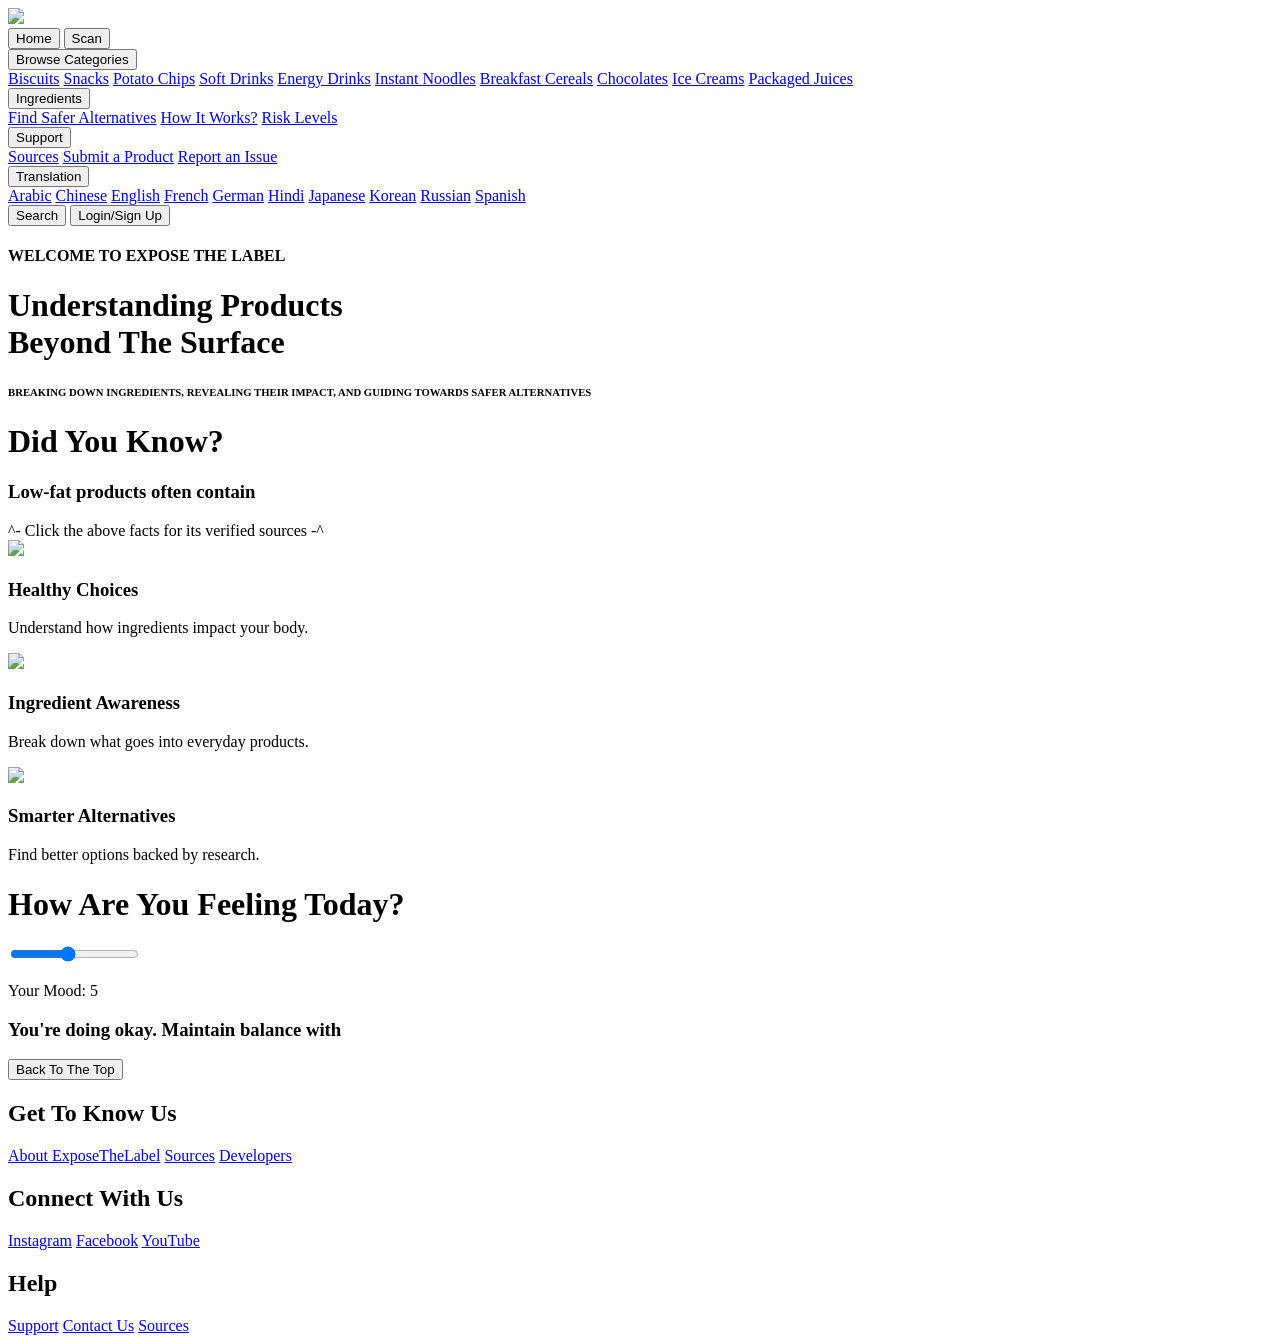
==== index.html @ 89cd4968 "Rename Home.html to index.html for deployment" ====
<!DOCTYPE html>
<html>
<head>
    <title>Expose The Label</title>
    <link rel="stylesheet" href="Home.css"/>
</head>

<body>
    <img id="Logo" src="logo.png"/>

    <div class="page-container">

        <div id="LeftNavBar">
            <button id="HomeButton">Home</button>
            <button id="ScanButton" onclick="window.location.href='scan.html'">Scan</button>

            <div class="dropdown">
                <button class="dropbtn">Browse Categories</button>
                <div class="dropdown-content">
                    <a href="category.html?cat=Biscuits">Biscuits</a>
                    <a href="category.html?cat=Snacks">Snacks</a>
                    <a href="category.html?cat=Potato%20Chips">Potato Chips</a>
                    <a href="category.html?cat=Soft%20Drinks">Soft Drinks</a>
                    <a href="category.html?cat=Energy%20Drinks">Energy Drinks</a>
                    <a href="category.html?cat=Instant%20Noodles">Instant Noodles</a>
                    <a href="category.html?cat=Breakfast%20Cereals">Breakfast Cereals</a>
                    <a href="category.html?cat=Chocolates">Chocolates</a>
                    <a href="category.html?cat=Ice%20Creams">Ice Creams</a>
                    <a href="category.html?cat=Packaged%20Juices">Packaged Juices</a>
                </div>
            </div>

            <div class="dropdown">
                <button class="dropbtn">Ingredients</button>
                <div class="dropdown-content">
                    <a href="#">Find Safer Alternatives</a>
                    <a href="#">How It Works?</a>
                    <a href="#">Risk Levels</a>
                </div>
            </div>

            <div class="dropdown">
                <button class="dropbtn">Support</button>
                <div class="dropdown-content">
                    <a href="#">Sources</a>
                    <a href="#">Submit a Product</a>
                    <a href="#">Report an Issue</a>
                </div>
            </div>
        </div>

        <div id="RightNavBar">
            <div class="dropdown">
                <button class="nav-btn dropbtn">Translation</button>
                <div class="dropdown-content">
                    <a href="#">Arabic</a>
                    <a href="#">Chinese</a>
                    <a href="#">English</a>
                    <a href="#">French</a>
                    <a href="#">German</a>
                    <a href="#">Hindi</a>
                    <a href="#">Japanese</a>
                    <a href="#">Korean</a>
                    <a href="#">Russian</a>
                    <a href="#">Spanish</a>
                </div>
            </div>

            <button class="nav-btn">Search</button>

            <button class="LoginSignUp" onclick="window.location.href='Login.html'">
                Login/Sign Up
            </button>
        </div>

        <div class="line"></div>

        <div id="MainBody">
            <h4>WELCOME TO EXPOSE THE LABEL</h4>
            <h1>Understanding Products<br>Beyond The Surface</h1>
            <h6>BREAKING DOWN INGREDIENTS, REVEALING THEIR IMPACT, AND GUIDING TOWARDS SAFER ALTERNATIVES</h6>
        </div>


        <div id="FactsSection">
            <h1>Did You Know?</h1>
            <h3 id="factText"></h3>
            <h7>^- Click the above facts for its verified sources -^</h7>
        </div>

        <div class="features">
            <div class="feature-box">
                <img src="health.png">
                <h3>Healthy Choices</h3>
                <p>Understand how ingredients impact your body.</p>
            </div>

            <div class="feature-box">
                <img src="ingredients.png">
                <h3>Ingredient Awareness</h3>
                <p>Break down what goes into everyday products.</p>
            </div>

            <div class="feature-box">
                <img src="alternatives.png">
                <h3>Smarter Alternatives</h3>
                <p>Find better options backed by research.</p>
            </div>
        </div>

        <div id="MoodSection">
            <h1>How Are You Feeling Today?</h1>

            <input type="range" min="1" max="10" value="5" id="moodSlider">

            <p>Your Mood: <span id="moodValue">5</span></p>

            <h3 id="moodResult">Select your mood to get suggestions</h3>
        </div>

    </div>

    <div class="EndOfMainPage">

    <button class="BackToTop">Back To The Top</button>

    <div class="footer-container">
        <div class="footer-column">
            <h2>Get To Know Us</h2>
            <a href="#">About ExposeTheLabel</a>
            <a href="#">Sources</a>
            <a href="#">Developers</a>
        </div>

        <div class="footer-column">
            <h2>Connect With Us</h2>
            <a href="#">Instagram</a>
            <a href="#">Facebook</a>
            <a href="#">YouTube</a>
        </div>

        <div class="footer-column">
            <h2>Help</h2>
            <a href="#">Support</a>
            <a href="#">Contact Us</a>
            <a href="#">Sources</a>
        </div>
    </div>

</div>
    <script src="Home.js"></script>

</body>
</html>
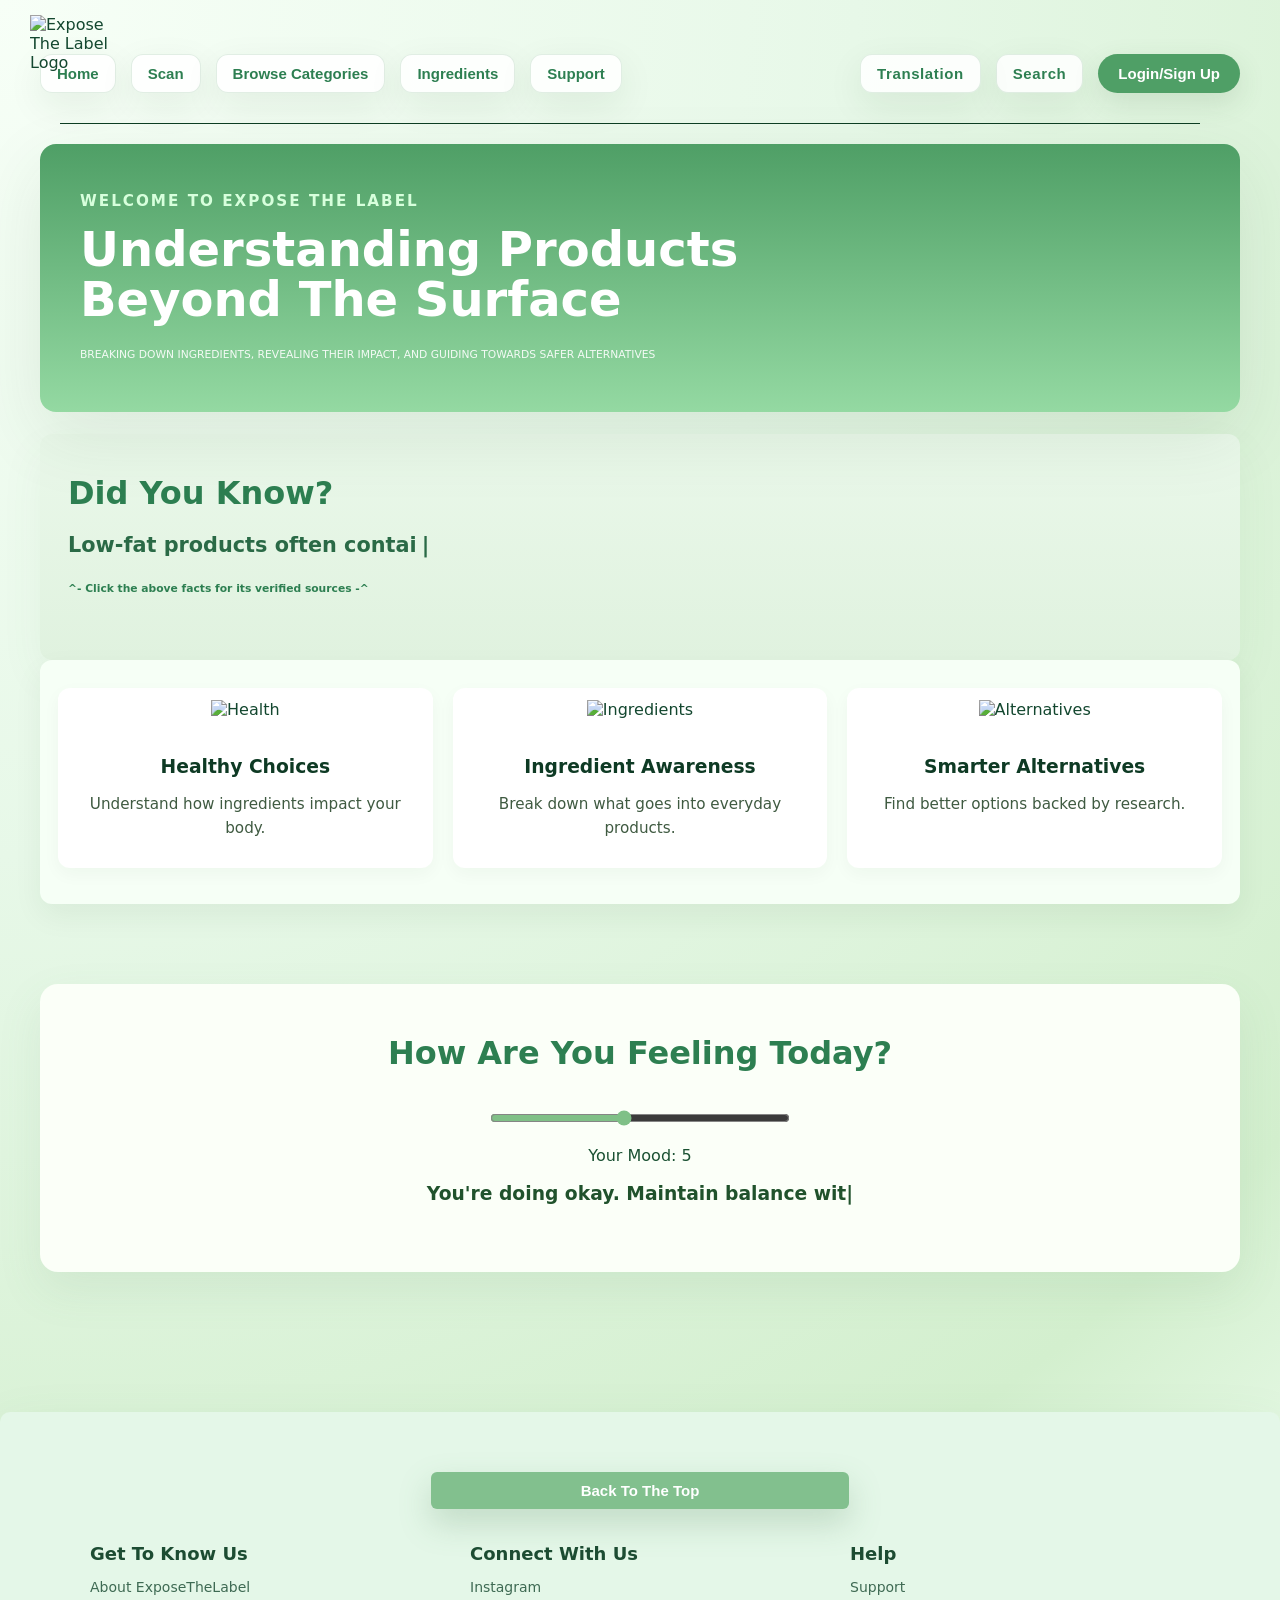
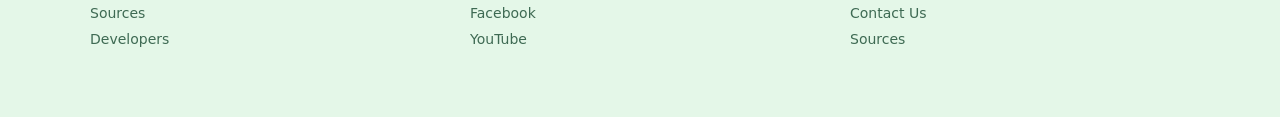
==== commit d837c310: "Tikku_Files" ====
--- a/index.html
+++ b/index.html
@@ -1,108 +1,102 @@
 <!DOCTYPE html>
-<html>
+<html lang="en">
 <head>
+    <meta charset="UTF-8">
+    <meta name="viewport" content="width=device-width, initial-scale=1.0">
     <title>Expose The Label</title>
     <link rel="stylesheet" href="Home.css"/>
 </head>
 
 <body>
-    <img id="Logo" src="logo.png"/>
+    <img id="Logo" src="logo.png" alt="Expose The Label Logo"/>
 
     <div class="page-container">
+        <div id="TopNavRow">
+            <div class="nav-group-left">
+                <button id="HomeButton">Home</button>
+                <button id="ScanButton" onclick="window.location.href='scan.html'">Scan</button>
 
-        <div id="LeftNavBar">
-            <button id="HomeButton">Home</button>
-            <button id="ScanButton" onclick="window.location.href='scan.html'">Scan</button>
+                <div class="dropdown">
+                    <button class="dropbtn">Browse Categories</button>
+                    <div class="dropdown-content">
+                        <a href="category.html?cat=Biscuits">Biscuits</a>
+                        <a href="category.html?cat=Snacks">Snacks</a>
+                        <a href="category.html?cat=Potato%20Chips">Potato Chips</a>
+                        <a href="category.html?cat=Soft%20Drinks">Soft Drinks</a>
+                        <a href="category.html?cat=Energy%20Drinks">Energy Drinks</a>
+                        <a href="category.html?cat=Instant%20Noodles">Instant Noodles</a>
+                        <a href="category.html?cat=Breakfast%20Cereals">Breakfast Cereals</a>
+                        <a href="category.html?cat=Chocolates">Chocolates</a>
+                        <a href="category.html?cat=Ice%20Creams">Ice Creams</a>
+                        <a href="category.html?cat=Packaged%20Juices">Packaged Juices</a>
+                    </div>
+                </div>
 
-            <div class="dropdown">
-                <button class="dropbtn">Browse Categories</button>
-                <div class="dropdown-content">
-                    <a href="category.html?cat=Biscuits">Biscuits</a>
-                    <a href="category.html?cat=Snacks">Snacks</a>
-                    <a href="category.html?cat=Potato%20Chips">Potato Chips</a>
-                    <a href="category.html?cat=Soft%20Drinks">Soft Drinks</a>
-                    <a href="category.html?cat=Energy%20Drinks">Energy Drinks</a>
-                    <a href="category.html?cat=Instant%20Noodles">Instant Noodles</a>
-                    <a href="category.html?cat=Breakfast%20Cereals">Breakfast Cereals</a>
-                    <a href="category.html?cat=Chocolates">Chocolates</a>
-                    <a href="category.html?cat=Ice%20Creams">Ice Creams</a>
-                    <a href="category.html?cat=Packaged%20Juices">Packaged Juices</a>
+                <div class="dropdown">
+                    <button class="dropbtn">Ingredients</button>
+                    <div class="dropdown-content">
+                        <a href="#">Find Safer Alternatives</a>
+                        <a href="#">How It Works?</a>
+                        <a href="#">Risk Levels</a>
+                    </div>
+                </div>
+
+                <div class="dropdown">
+                    <button class="dropbtn">Support</button>
+                    <div class="dropdown-content">
+                        <a href="#">Sources</a>
+                        <a href="#">Submit a Product</a>
+                        <a href="#">Report an Issue</a>
+                    </div>
                 </div>
             </div>
 
-            <div class="dropdown">
-                <button class="dropbtn">Ingredients</button>
-                <div class="dropdown-content">
-                    <a href="#">Find Safer Alternatives</a>
-                    <a href="#">How It Works?</a>
-                    <a href="#">Risk Levels</a>
+            <div class="nav-group-right">
+                <div class="dropdown">
+                    <button class="nav-btn dropbtn">Translation</button>
+                    <div class="dropdown-content">
+                        <a href="#">Arabic</a>
+                        <a href="#">Hindi</a>
+                        <a href="#">English</a>
+                        <a href="#">Spanish</a>
+                    </div>
                 </div>
-            </div>
-
-            <div class="dropdown">
-                <button class="dropbtn">Support</button>
-                <div class="dropdown-content">
-                    <a href="#">Sources</a>
-                    <a href="#">Submit a Product</a>
-                    <a href="#">Report an Issue</a>
-                </div>
+                <button class="nav-btn">Search</button>
+                <button class="LoginSignUp" onclick="window.location.href='Login.html'">
+                    Login/Sign Up
+                </button>
             </div>
         </div>
-
-        <div id="RightNavBar">
-            <div class="dropdown">
-                <button class="nav-btn dropbtn">Translation</button>
-                <div class="dropdown-content">
-                    <a href="#">Arabic</a>
-                    <a href="#">Chinese</a>
-                    <a href="#">English</a>
-                    <a href="#">French</a>
-                    <a href="#">German</a>
-                    <a href="#">Hindi</a>
-                    <a href="#">Japanese</a>
-                    <a href="#">Korean</a>
-                    <a href="#">Russian</a>
-                    <a href="#">Spanish</a>
-                </div>
-            </div>
-
-            <button class="nav-btn">Search</button>
-
-            <button class="LoginSignUp" onclick="window.location.href='Login.html'">
-                Login/Sign Up
-            </button>
-        </div>
-
+        
         <div class="line"></div>
 
         <div id="MainBody">
-            <h4>WELCOME TO EXPOSE THE LABEL</h4>
-            <h1>Understanding Products<br>Beyond The Surface</h1>
-            <h6>BREAKING DOWN INGREDIENTS, REVEALING THEIR IMPACT, AND GUIDING TOWARDS SAFER ALTERNATIVES</h6>
+            <div class="content-text">
+                <h4>WELCOME TO EXPOSE THE LABEL</h4>
+                <h1>Understanding Products<br>Beyond The Surface</h1>
+                <h6>BREAKING DOWN INGREDIENTS, REVEALING THEIR IMPACT, AND GUIDING TOWARDS SAFER ALTERNATIVES</h6>
+            </div>
         </div>
-
 
         <div id="FactsSection">
             <h1>Did You Know?</h1>
             <h3 id="factText"></h3>
-            <h7>^- Click the above facts for its verified sources -^</h7>
+            <h6>^- Click the above facts for its verified sources -^</h6>
         </div>
 
         <div class="features">
             <div class="feature-box">
-                <img src="health.png">
+                <img src="health.png" alt="Health">
                 <h3>Healthy Choices</h3>
                 <p>Understand how ingredients impact your body.</p>
             </div>
-
             <div class="feature-box">
-                <img src="ingredients.png">
+                <img src="ingredients.png" alt="Ingredients">
                 <h3>Ingredient Awareness</h3>
                 <p>Break down what goes into everyday products.</p>
             </div>
-
             <div class="feature-box">
-                <img src="alternatives.png">
+                <img src="alternatives.png" alt="Alternatives">
                 <h3>Smarter Alternatives</h3>
                 <p>Find better options backed by research.</p>
             </div>
@@ -110,45 +104,35 @@
 
         <div id="MoodSection">
             <h1>How Are You Feeling Today?</h1>
-
             <input type="range" min="1" max="10" value="5" id="moodSlider">
-
             <p>Your Mood: <span id="moodValue">5</span></p>
-
             <h3 id="moodResult">Select your mood to get suggestions</h3>
         </div>
+    </div> <div class="EndOfMainPage">
+        <button class="BackToTop" onclick="window.scrollTo({top: 0, behavior: 'smooth'})">Back To The Top</button>
 
-    </div>
-
-    <div class="EndOfMainPage">
-
-    <button class="BackToTop">Back To The Top</button>
-
-    <div class="footer-container">
-        <div class="footer-column">
-            <h2>Get To Know Us</h2>
-            <a href="#">About ExposeTheLabel</a>
-            <a href="#">Sources</a>
-            <a href="#">Developers</a>
-        </div>
-
-        <div class="footer-column">
-            <h2>Connect With Us</h2>
-            <a href="#">Instagram</a>
-            <a href="#">Facebook</a>
-            <a href="#">YouTube</a>
-        </div>
-
-        <div class="footer-column">
-            <h2>Help</h2>
-            <a href="#">Support</a>
-            <a href="#">Contact Us</a>
-            <a href="#">Sources</a>
+        <div class="footer-container">
+            <div class="footer-column">
+                <h2>Get To Know Us</h2>
+                <a href="#">About ExposeTheLabel</a>
+                <a href="#">Sources</a>
+                <a href="#">Developers</a>
+            </div>
+            <div class="footer-column">
+                <h2>Connect With Us</h2>
+                <a href="#">Instagram</a>
+                <a href="#">Facebook</a>
+                <a href="#">YouTube</a>
+            </div>
+            <div class="footer-column">
+                <h2>Help</h2>
+                <a href="#">Support</a>
+                <a href="#">Contact Us</a>
+                <a href="#">Sources</a>
+            </div>
         </div>
     </div>
 
-</div>
     <script src="Home.js"></script>
-
 </body>
 </html>
--- a/Home.css
+++ b/Home.css
@@ -0,0 +1,497 @@
+:root{
+    --bg-1: #f7fff7;
+    --bg-2: #e7f8e8;
+    --accent-1: #4f9f66;
+    --accent-2: #2d7f51;
+    --muted: #3f5a41;
+    --surface: #ffffff;
+    --glass: rgba(255,255,255,0.86);
+    --card-shadow: 0 12px 36px rgba(30,60,30,0.08);
+}
+
+body {
+    margin: 0;
+    font-family: 'Segoe UI', 'Inter', system-ui, Arial, sans-serif;
+    background: radial-gradient(circle at top left, var(--bg-1) 0%, var(--bg-2) 40%, #d3efce 80%, #f2fff4 100%);
+    color: #13472f;
+    min-height: 100vh;
+    -webkit-font-smoothing:antialiased;
+    -moz-osx-font-smoothing:grayscale;
+}
+
+/* Logo */
+#Logo {
+    position: absolute;
+    top: 15px;
+    left: 30px;
+    width: 90px;
+}
+
+.page-container {
+    max-width: 1200px;
+    margin: 24px auto;
+    background-color: transparent;
+    padding: 20px;
+}
+
+/* Navbar */
+#TopNavRow {
+    display: flex;
+    justify-content: space-between; /* This pushes left and right groups apart */
+    /*-items: center;*/
+    width: 100%;
+    padding: 10px 0;
+}
+
+.nav-group-left, .nav-group-right {
+    display: flex;
+    gap: 15px; /* Adjust spacing between buttons */
+    /*align-items: center; */
+}
+
+.nav-link{ color: var(--accent-2); text-decoration:none; padding:8px 10px; border-radius:10px; transition:background .16s ease }
+.nav-link:hover{ background: rgba(255,255,255,0.6) }
+
+/* General Buttons */
+button {
+    padding: 10px 16px;
+    border: 1px solid rgba(94, 161, 113, 0.18);
+    background-color: var(--glass);
+    color: var(--accent-2);
+    cursor: pointer;
+    border-radius: 12px;
+    font-weight: 600;
+    transition: all 0.18s ease;
+    font-size: 15px;
+    box-shadow: var(--card-shadow);
+}
+
+button:hover {
+    background-color: #f0fff2;
+    transform: translateY(-1px);
+    border-color: #71b87f;
+}
+
+.nav-btn {
+    letter-spacing: 0.6px;
+}
+
+/* Get Started Button */
+.LoginSignUp {
+    padding: 10px 20px;
+    background-color: var(--accent-1);
+    color: #ffffff;
+    border-radius: 20px;
+    font-weight: 700;
+    border: none;
+    box-shadow: 0 10px 28px rgba(55,100,60,0.14);
+}
+
+.LoginSignUp:hover {
+    background-color: #70c28f;
+    transform: scale(1.04);
+    box-shadow: 0px 10px 26px rgba(75, 132, 89, 0.26);
+}
+
+/* Dropdown */
+.dropdown {
+    position: relative;
+    display: inline-block;
+    /* Add a bit of bottom padding to act as a bridge */
+    padding-bottom: 15px; 
+    margin-bottom: -15px;
+}
+.dropdown > button {
+    background-color: rgba(255,255,255,0.88);
+}
+
+/* Dropdown Menu */
+.dropdown-content {
+    display: none;
+    position: absolute;
+    top: 100%; /* Menus start exactly where the padding ends */
+    left: 0;
+    background-color: #ffffff;
+    min-width: 210px;
+    border-radius: 12px;
+    box-shadow: 0px 8px 25px rgba(0,0,0,0.15);
+    z-index: 999;
+    padding: 8px 0;
+}
+
+/* Dropdown Links */
+.dropdown-content a {
+    color: #0c321f;
+    padding: 12px 16px;
+    text-decoration: none;
+    display: block;
+    transition: background 0.2s ease, color 0.2s ease;
+}
+
+.dropdown-content a:hover {
+    background-color: #f0ffe8;
+}
+
+.dropdown:hover .dropdown-content {
+    display: block;
+}
+.line {
+    width: 95%;
+    height: 1px;
+    background-color: #0e3f24;
+    margin: 20px 20px;
+}
+
+#MainBody {
+    position: relative;
+    background: linear-gradient(180deg, var(--accent-1) 0%, #94d9a2 100%);
+    padding: 48px 40px;
+    border-radius: 16px;
+    color: #fff;
+    box-shadow: 0 24px 70px rgba(40,80,40,0.10);
+    overflow: hidden;
+    display:flex;
+    gap:30px;
+    align-items:center;
+}
+
+#MainBody h4 {
+    margin: 0 0 14px;
+    font-size: 0.95rem;
+    letter-spacing: 2px;
+    color: #d7ffdc;
+}
+
+#MainBody h1 {
+    font-size: 3rem;
+    line-height: 1.05;
+    margin: 0 0 20px;
+}
+
+#MainBody h6 {
+    margin: 0;
+    max-width: 760px;
+    font-weight: 400;
+    line-height: 1.8;
+    color: rgba(255,255,255,0.9);
+}
+
+.gradient-glow {
+    position: absolute;
+    bottom: 10px;
+    left: 50%;
+    transform: translateX(-50%);
+    width: 85%;
+    height: 220px;
+    background: radial-gradient(circle, rgba(142, 255, 160, 0.28) 0%, rgba(0, 255, 120, 0.12) 45%, rgba(0,0,0,0) 75%);
+    filter: blur(40px);
+    z-index: 0;
+}
+
+.accent {
+    position: absolute;
+    top: 30px;
+    right: 40px;
+    width: 100px;
+    height: 100px;
+    border: 2px solid transparent;
+    border-radius: 50%;
+    border-top-color: #befc8c;
+    transform: rotate(45deg);
+}
+
+.features {
+    background-color: #f6fff6;
+    padding: 28px 18px 36px;
+    display: grid;
+    grid-template-columns: repeat(auto-fit, minmax(180px, 1fr));
+    gap: 20px;
+    border-radius: 12px;
+    box-shadow: 0 12px 30px rgba(10, 45, 18, 0.06);
+}
+
+.feature-box {
+    text-align: center;
+    padding: 12px;
+    background: var(--surface);
+    border-radius: 12px;
+    box-shadow: 0 6px 18px rgba(20,60,30,0.04);
+}
+
+.feature-box img {
+    width: 60px;
+    margin-bottom: 18px;
+}
+
+.feature-box h3 {
+    margin-bottom: 10px;
+    color: #0e3a24;
+}
+
+.feature-box p {
+    font-size: 0.95rem;
+    color: #3f5a41;
+    line-height: 1.6;
+}
+
+#FactsSection {
+    background: linear-gradient(180deg, #eaf8ea 0%, #e0f2df 100%);
+    padding: 40px 28px;
+    margin-top: 22px;
+    border-radius: 12px;
+    color: var(--accent-2);
+    box-shadow: 0 18px 46px rgba(70, 120, 70, 0.06);
+}
+
+#FactsSection h1 {
+    margin: 0 0 18px;
+}
+
+#factText {
+    transition: opacity 0.5s ease;
+    font-size: 1.3rem;
+    color: #2a6a46;
+}
+
+#factText::after {
+    content: "|";
+    margin-left: 5px;
+    animation: blink 1s infinite;
+}
+
+#MoodSection {
+    background-color: #fbfff8;
+    padding: 50px;
+    margin-top: 30px;
+    border-radius: 18px;
+    color: #1a5132;
+    box-shadow: 0 18px 45px rgba(86, 137, 100, 0.1);
+}
+
+#MoodSection h1,
+#MoodSection h3,
+#MoodSection p {
+    margin: 0 0 18px;
+}
+
+#MoodSection h1 {
+    color: #2d7f51;
+}
+
+#moodSlider {
+    width: 100%;
+    accent-color: #7fc087;
+    margin: 18px 0 10px;
+}
+
+#MoodSection p {
+    font-size: 1rem;
+}
+
+#MoodSection h3 {
+    color: #20522c;
+}
+
+.EndOfMainPage {
+    background: #eef9ed;
+    padding: 45px 35px;
+    margin-top: 30px;
+    border-radius: 22px;
+    color: #15492f;
+    box-shadow: 0 25px 60px rgba(80, 132, 91, 0.12);
+}
+
+.BackToTop {
+    background-color: #75be8b;
+    color: #ffffff;
+    padding: 14px 28px;
+    border-radius: 999px;
+    border: none;
+    font-weight: 700;
+    box-shadow: 0 14px 32px rgba(88, 137, 94, 0.25);
+}
+
+.BackToTop:hover {
+    background-color: #8ad69f;
+}
+
+.footer-container {
+    display: flex;
+    justify-content: space-between;
+    gap: 30px;
+    flex-wrap: wrap;
+    margin-top: 35px;
+}
+
+.footer-column {
+    min-width: 180px;
+}
+
+.footer-column h2 {
+    margin-bottom: 14px;
+    color: #2f714b;
+}
+
+.footer-column a {
+    display: block;
+    color: #2d5f44;
+    margin-bottom: 10px;
+    text-decoration: none;
+    transition: color 0.2s ease;
+}
+
+.footer-column a:hover {
+    color: #16422d;
+}
+
+@keyframes blink {
+    0%, 50%, 100% { opacity: 1; }
+    25%, 75% { opacity: 0; }
+}
+
+#factText a {
+    color: inherit;
+    text-decoration: underline;
+    cursor: pointer;
+}
+
+#factText a:hover {
+    opacity: 0.8;
+}
+
+#MoodSection {
+    margin: 80px 0;
+    text-align: center;
+}
+
+#moodSlider {
+    width: 300px;
+    margin: 20px 0;
+}
+
+#moodResult {
+    margin-top: 20px;
+    color: #444;
+}
+#moodResult::after {
+    content: "|";
+    animation: blink 1s infinite;
+}
+
+/* Product card styles (category page) */
+:root {
+    --high-risk: #ff4d4d;
+    --mid-risk: #ffa500;
+    --low-risk: #2ecc71;
+}
+
+
+.product-card {
+    border-radius: 12px;
+    box-shadow: var(--card-shadow);
+    margin: 18px 0;
+    padding: 18px;
+    display: grid;
+    grid-template-columns: 200px 1fr;
+    gap: 18px;
+    background: var(--surface);
+    align-items: start;
+    transition: transform .18s ease, box-shadow .18s ease;
+}
+
+.product-card:hover { transform: translateY(-8px); box-shadow: 0 22px 60px rgba(20,60,30,0.12) }
+
+.product-image { width:100%; height:auto; max-height:280px; object-fit:contain; border-radius:8px; display:block; background-color:#fbfdfb }
+
+.product-image-wrap{ background: linear-gradient(180deg, #f8fff8, #ffffff); padding:8px; border-radius:10px; display:flex; align-items:center; justify-content:center; overflow:hidden }
+
+.risk-badge { display:inline-block; padding:6px 10px; border-radius:18px; color:#fff; font-weight:700; font-size:0.78rem; text-transform:uppercase; }
+.risk-High { background: var(--high-risk); }
+.risk-Medium { background: var(--mid-risk); }
+.risk-Low { background: var(--low-risk); }
+
+.chemical-list { background: #fff7f7; border-left: 4px solid var(--high-risk); padding:10px; margin-top:10px }
+.chemical-list ul { margin:8px 0 0 18px }
+
+.alternative-box { background: #f7fff7; border:1px dashed var(--low-risk); padding:10px; margin-top:10px }
+
+/* Responsive */
+@media (max-width: 760px) {
+    .product-card { grid-template-columns: 1fr; }
+    .product-image { height:200px }
+}
+
+    /* Source link button */
+    .source-link {
+        display: inline-block;
+        margin-top: 8px;
+        padding: 8px 12px;
+        border-radius: 10px;
+        background: linear-gradient(180deg, #e8f7ff, #dff3ff);
+        color: #06425c;
+        text-decoration: none;
+        border: 1px solid #c8eaf9;
+        font-weight: 700;
+        box-shadow: 0 6px 14px rgba(6,66,92,0.06);
+    }
+    .source-link:hover { background: linear-gradient(180deg, #d7efff, #cfe9ff); transform: translateY(-1px); }
+
+.EndOfMainPage {
+    background-color: #e4f7e8;
+    padding: 60px 20px;
+    border-radius: 10px 10px 0 0;
+    margin-top: 40px;
+    color: #15492f;
+}
+
+
+/* Footer Layout */
+.footer-container {
+    display: flex;
+    justify-content: space-between;
+    max-width: 1100px;
+    margin: 0 auto;
+    gap: 40px;
+}
+
+/* Each Column */
+.footer-column {
+    flex: 1;
+    display: flex;
+    flex-direction: column;
+}
+
+/* Headings */
+.footer-column h2 {
+    color: #1c4c32;
+    margin-bottom: 15px;
+    font-size: 18px;
+}
+
+/* Links */
+.footer-column a {
+    text-decoration: none;
+    color: #3e6a53;
+    margin-bottom: 10px;
+    font-size: 14px;
+    transition: 0.2s ease;
+}
+
+/* Hover Effect */
+.footer-column a:hover {
+    color: #1d4a33;
+    transform: translateX(3px);
+}
+
+.BackToTop {
+    display: block;
+    margin: 0 auto 20px auto; /* center + space below */
+    background-color: #82c08e;
+    color: white;
+    padding: 10px 150px;
+    border-radius: 6px;
+}
+
+button {
+    white-space: nowrap; /* Prevents text from wrapping to two lines inside button */
+}
